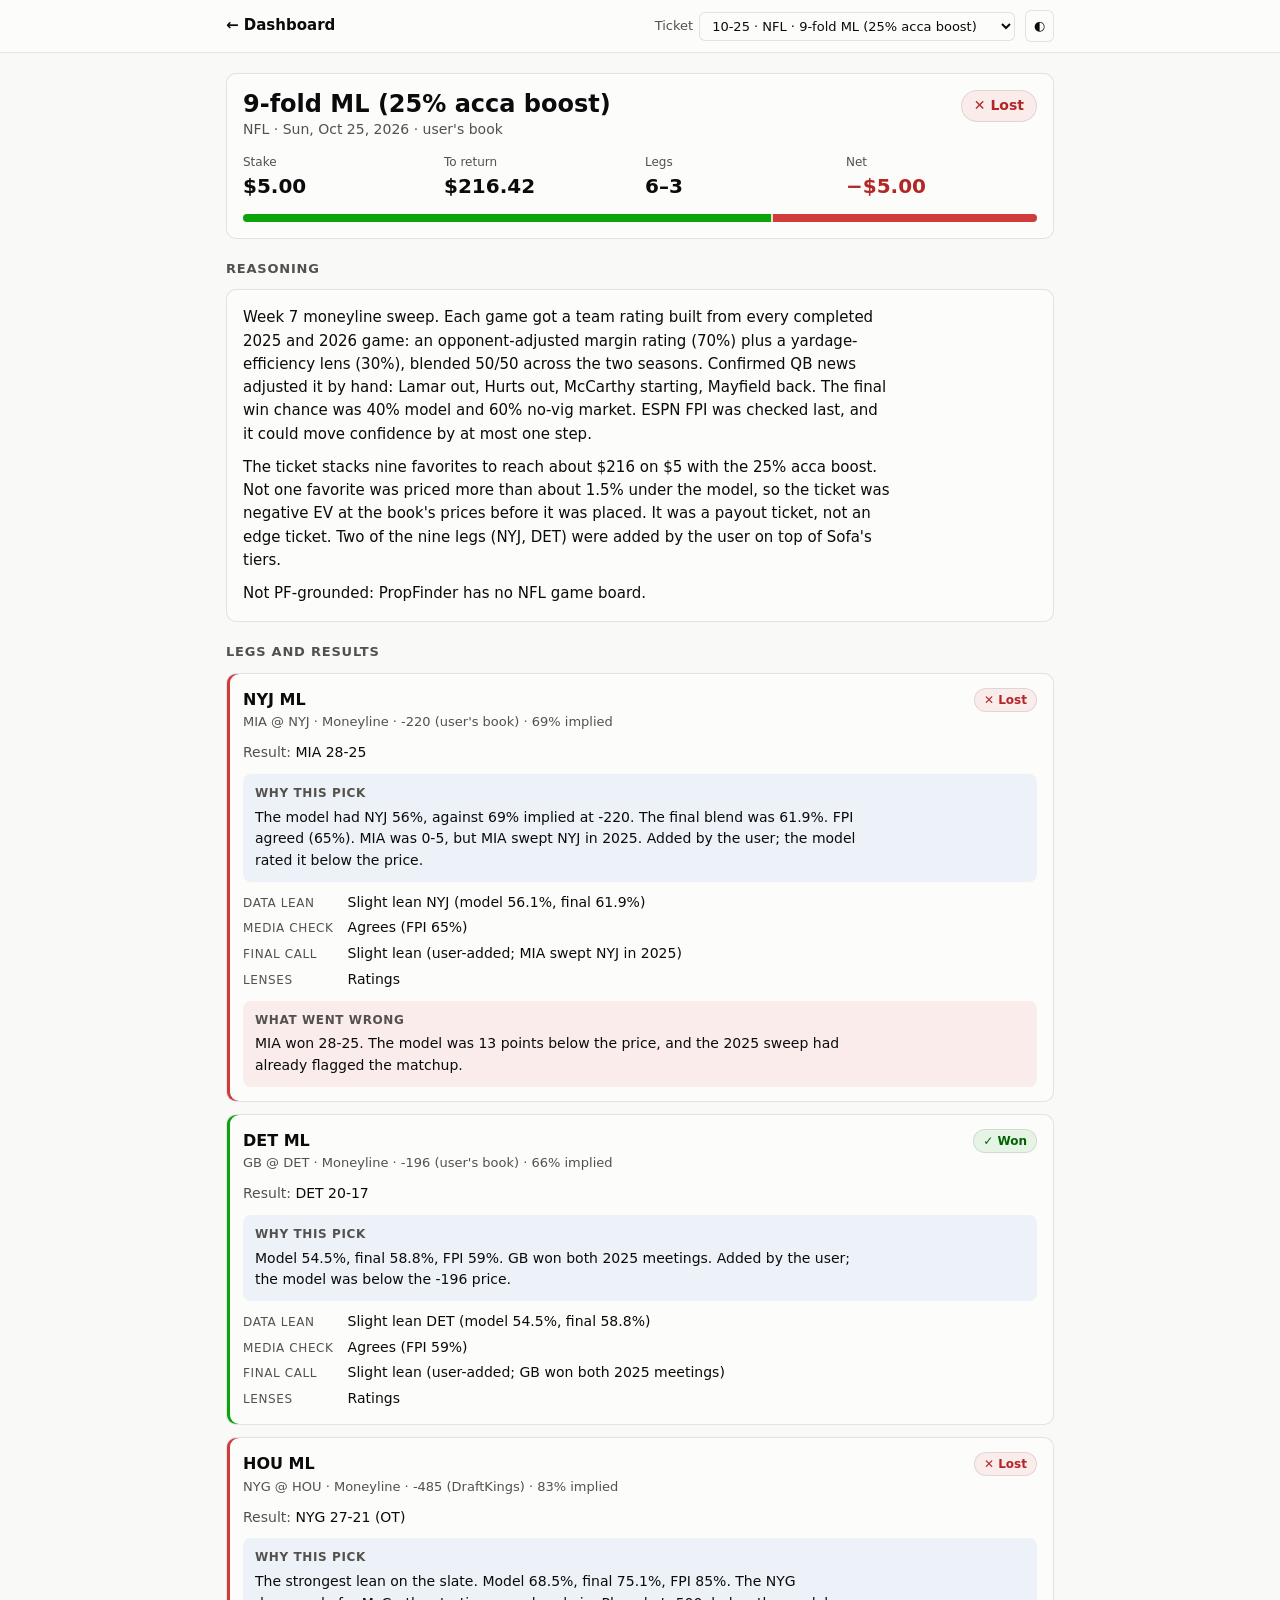
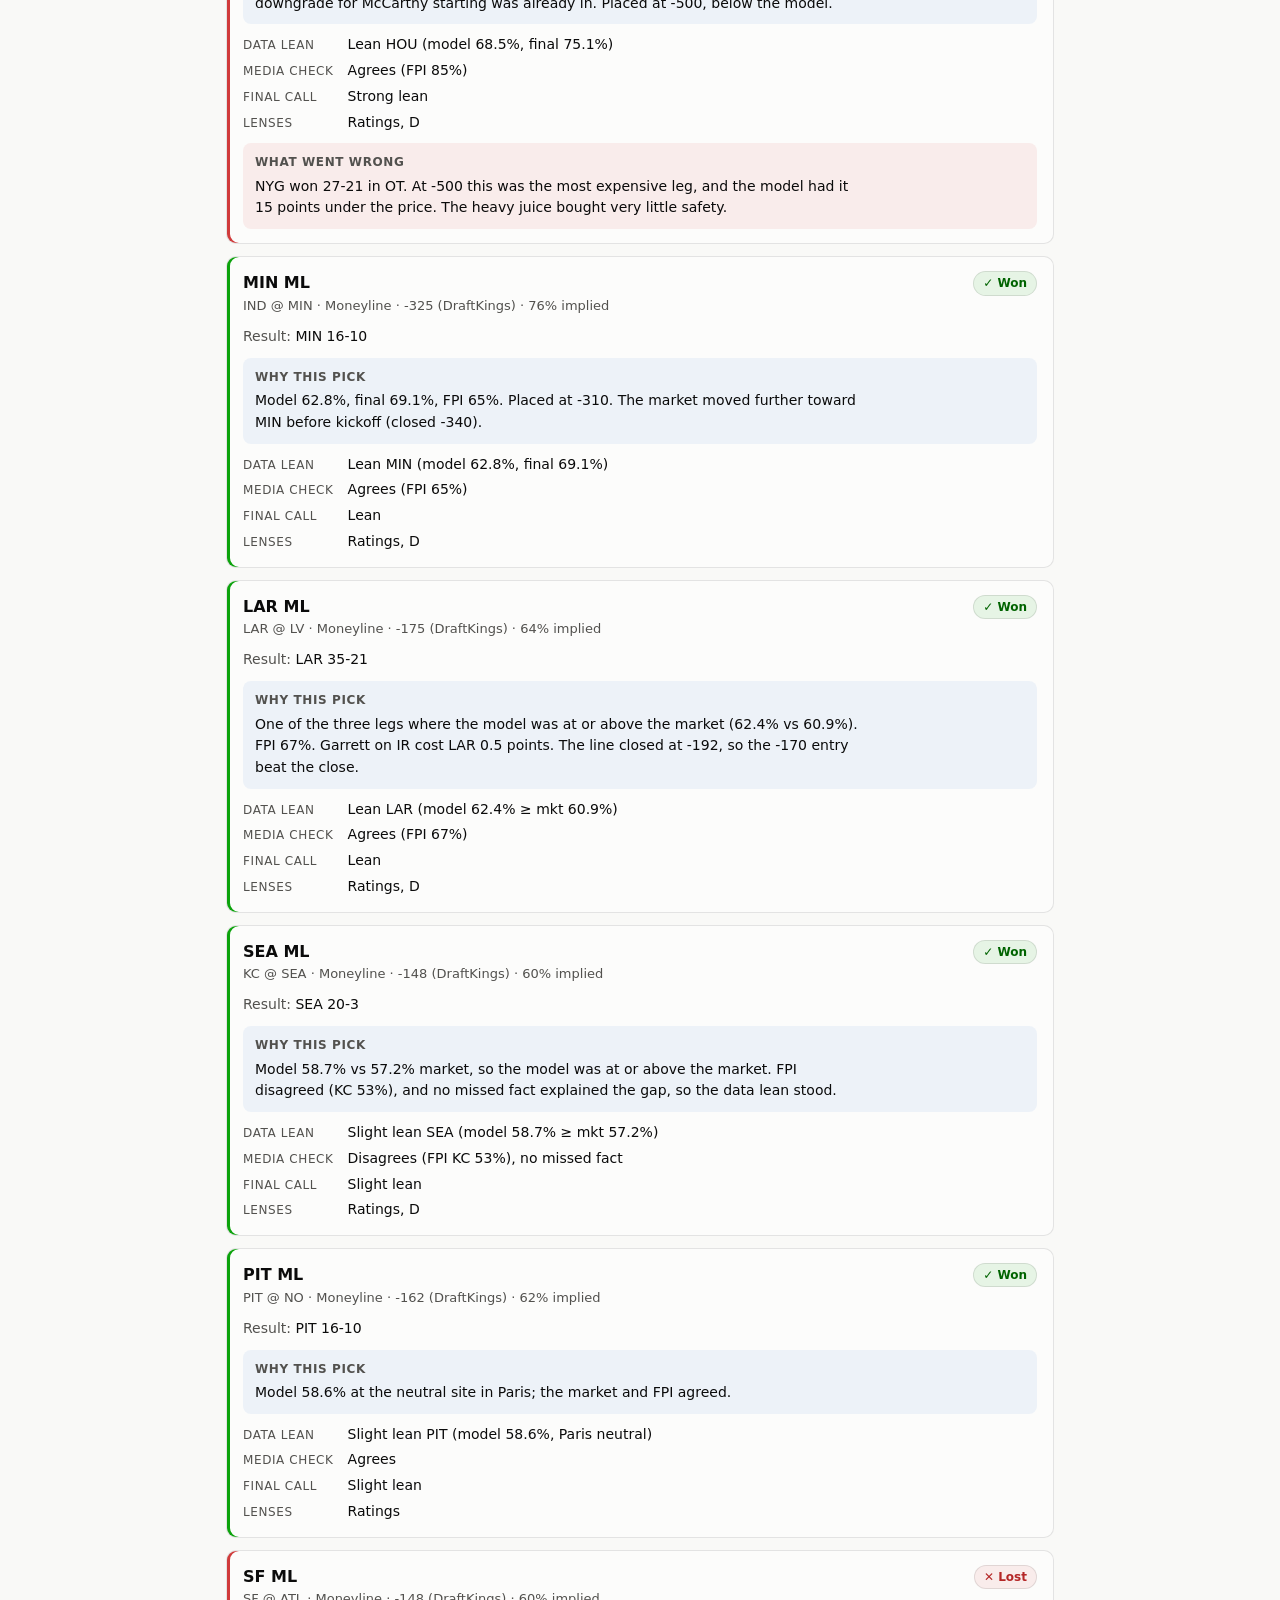
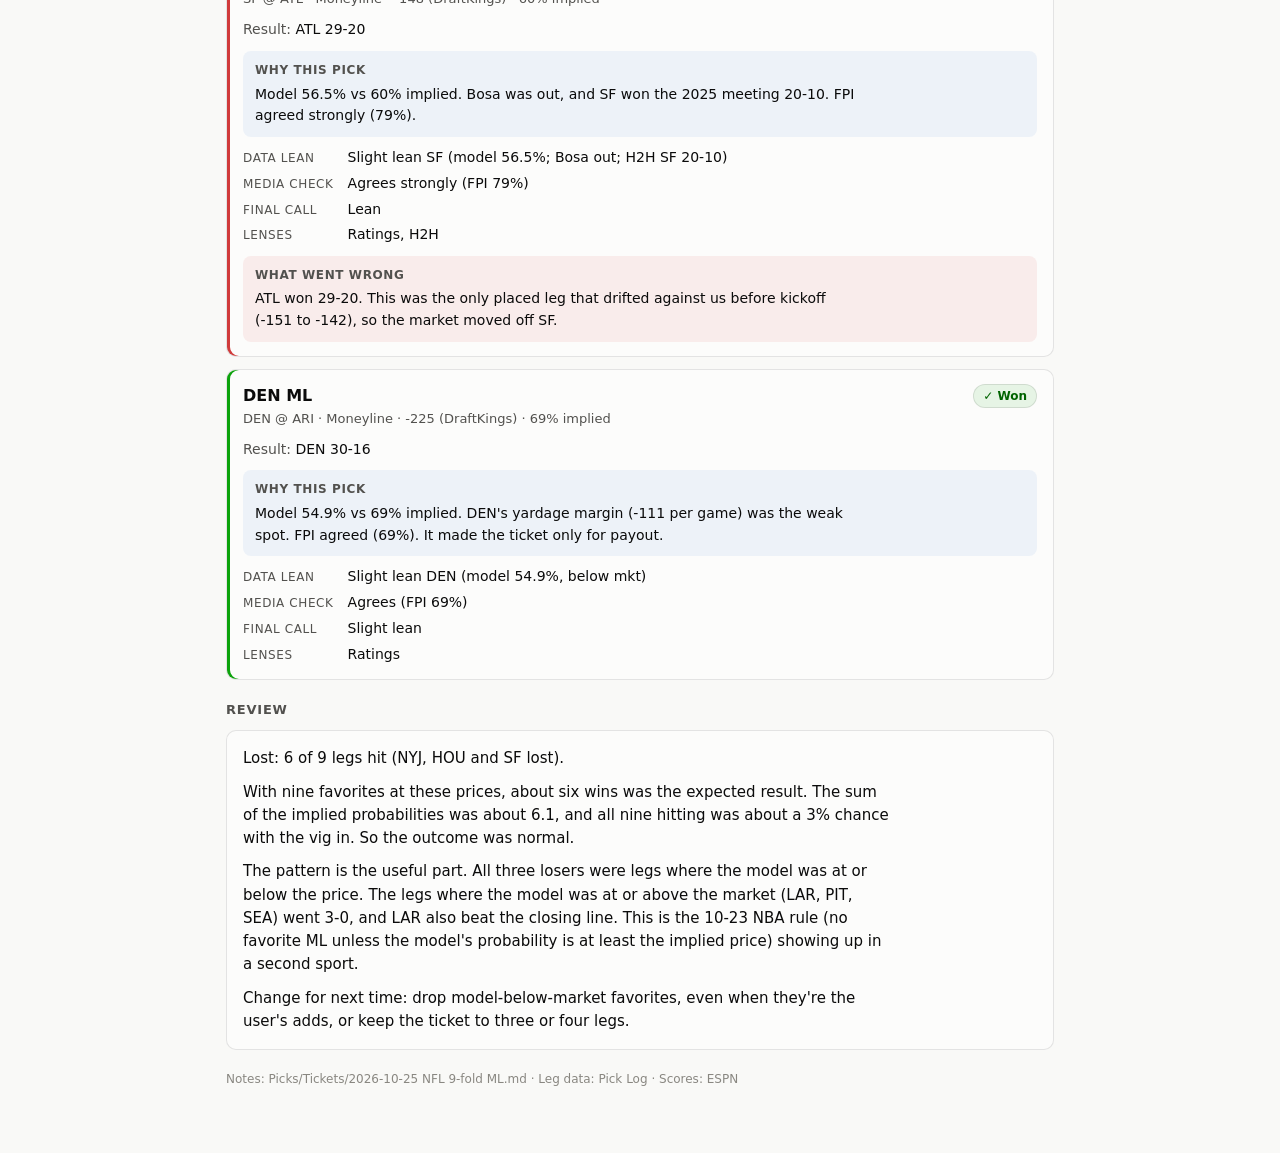
==== ticket.html @ 92ccb30d "Update page, picks" ====
<!doctype html>
<html lang="en">
<head>
<meta charset="utf-8">
<meta name="viewport" content="width=device-width, initial-scale=1">
<title>Ticket Breakdown</title>
<style>
/* Same tokens as the dashboard; one reading column with the scoreboard-style header on top. */
:root {
  color-scheme: light;
  --page: #f9f9f7; --surface: #fcfcfb; --ink: #0b0b0b; --ink-2: #52514e; --muted: #898781;
  --grid: #e1e0d9; --axis: #c3c2b7; --border: rgba(11,11,11,0.10);
  --series-1: #2a78d6; --series-2: #eb6834; --series-3: #1baf7a;
  --good: #0ca30c; --good-text: #006300; --critical: #d03b3b; --critical-text: #b42626; --warning: #fab219;
  --wash-good: rgba(12,163,12,0.09); --wash-bad: rgba(208,59,59,0.08); --wash-note: rgba(42,120,214,0.07);
}
@media (prefers-color-scheme: dark) {
  :root:not([data-theme="light"]) {
    color-scheme: dark;
    --page: #0d0d0d; --surface: #1a1a19; --ink: #f0efec; --ink-2: #c3c2b7; --muted: #898781;
    --grid: #2c2c2a; --axis: #383835; --border: rgba(255,255,255,0.10);
    --series-1: #3987e5; --series-2: #d95926; --series-3: #199e70;
    --good-text: #0ca30c; --critical-text: #e66767;
    --wash-good: rgba(12,163,12,0.14); --wash-bad: rgba(208,59,59,0.16); --wash-note: rgba(57,135,229,0.12);
  }
}
:root[data-theme="dark"] {
  color-scheme: dark;
  --page: #0d0d0d; --surface: #1a1a19; --ink: #f0efec; --ink-2: #c3c2b7; --muted: #898781;
  --grid: #2c2c2a; --axis: #383835; --border: rgba(255,255,255,0.10);
  --series-1: #3987e5; --series-2: #d95926; --series-3: #199e70;
  --good-text: #0ca30c; --critical-text: #e66767;
  --wash-good: rgba(12,163,12,0.14); --wash-bad: rgba(208,59,59,0.16); --wash-note: rgba(57,135,229,0.12);
}
* { box-sizing: border-box; }
body { margin: 0; background: var(--page); color: var(--ink); font: 15px/1.55 system-ui, -apple-system, "Segoe UI", sans-serif; }
header { position: sticky; top: 0; z-index: 2; background: var(--surface); border-bottom: 1px solid var(--border); }
.bar-in { max-width: 860px; margin: 0 auto; padding: 10px 16px; display: flex; gap: 10px; align-items: center; flex-wrap: wrap; }
.bar-in a { color: var(--ink); text-decoration: none; font-weight: 600; }
.bar-in a:hover { color: var(--series-1); }
.spacer { flex: 1; }
.bar-in label { display: flex; gap: 6px; align-items: center; min-width: 0; flex: 0 1 360px; }
.bar-in label select { min-width: 0; width: 100%; }
select, button { font: inherit; font-size: 13px; color: var(--ink); background: var(--surface); border: 1px solid var(--border); border-radius: 6px; padding: 5px 8px; max-width: 100%; }
button { cursor: pointer; }
main { max-width: 860px; margin: 0 auto; padding: 20px 16px 64px; display: grid; gap: 20px; }
h1 { font-size: 24px; line-height: 1.2; margin: 0; text-wrap: balance; }
h2 { font-size: 13px; text-transform: uppercase; letter-spacing: .06em; color: var(--ink-2); margin: 0 0 10px; }
.muted { color: var(--muted); }
.sec { color: var(--ink-2); }
.card { background: var(--surface); border: 1px solid var(--border); border-radius: 10px; padding: 16px; min-width: 0; }
.hero { display: grid; gap: 12px; }
.hero .meta { color: var(--ink-2); font-size: 14px; }
.stats { display: grid; gap: 10px; grid-template-columns: repeat(auto-fit, minmax(min(140px, 100%), 1fr)); }
.stat .k { font-size: 12px; color: var(--ink-2); }
.stat .v { font-size: 20px; font-weight: 650; font-variant-numeric: tabular-nums; }
.track { display: flex; gap: 2px; height: 8px; border-radius: 4px; overflow: hidden; background: var(--grid); }
.track span { display: block; height: 100%; }
.badge { display: inline-flex; align-items: center; gap: 4px; font-size: 12px; font-weight: 650; padding: 2px 9px; border-radius: 999px; border: 1px solid var(--border); white-space: nowrap; }
.badge.W { color: var(--good-text); background: var(--wash-good); } .badge.L { color: var(--critical-text); background: var(--wash-bad); }
.badge.P, .badge.V, .badge.open { color: var(--ink-2); }
.badge.big { font-size: 14px; padding: 4px 12px; }
.prose p { margin: 0 0 10px; max-width: 68ch; }
.prose p:last-child, .prose ul:last-child { margin-bottom: 0; }
.prose ul { margin: 0 0 10px; padding-left: 20px; max-width: 68ch; }
.prose li { margin: 3px 0; }
.legs { display: grid; gap: 12px; }
.leg { border: 1px solid var(--border); border-radius: 10px; background: var(--surface); padding: 14px 16px; display: grid; gap: 10px; min-width: 0; }
.leg.L { box-shadow: inset 3px 0 0 var(--critical); }
.leg.W { box-shadow: inset 3px 0 0 var(--good); }
.leg-top { display: flex; gap: 10px; align-items: flex-start; justify-content: space-between; }
.leg-name { font-weight: 650; font-size: 16px; }
.leg-sub { font-size: 13px; color: var(--ink-2); }
.result-line { font-size: 14px; font-variant-numeric: tabular-nums; }
dl.why { display: grid; grid-template-columns: max-content 1fr; gap: 4px 14px; margin: 0; font-size: 14px; }
dl.why dt { color: var(--ink-2); font-size: 12px; text-transform: uppercase; letter-spacing: .05em; padding-top: 2px; }
dl.why dd { margin: 0; min-width: 0; }
@media (max-width: 520px) { dl.why { grid-template-columns: 1fr; } dl.why dd { margin-bottom: 6px; } }
.note { background: var(--wash-note); border-radius: 8px; padding: 10px 12px; font-size: 14px; }
.note.bad { background: var(--wash-bad); }
.note .lab { display: block; font-size: 12px; font-weight: 650; text-transform: uppercase; letter-spacing: .05em; color: var(--ink-2); margin-bottom: 4px; }
.empty { color: var(--ink-2); font-size: 14px; }
.err { color: var(--critical-text); }
a:focus-visible, button:focus-visible, select:focus-visible { outline: 2px solid var(--series-1); outline-offset: 2px; }
</style>
</head>
<body>
<header>
  <div class="bar-in">
    <a href="./">← Dashboard</a>
    <span class="spacer"></span>
    <label class="sec" style="font-size:13px">Ticket <select id="pick" aria-label="Choose a ticket"></select></label>
    <button id="theme" title="Toggle light/dark" aria-label="Toggle light or dark theme">◐</button>
  </div>
</header>
<main id="main">
  <div class="card"><span class="muted" id="status">Loading ticket…</span></div>
</main>

<script src="engine.js"></script>
<script>
const $ = (id) => document.getElementById(id);
const esc = (s) => String(s ?? "").replace(/[&<>"]/g, (c) => ({ "&": "&amp;", "<": "&lt;", ">": "&gt;", '"': "&quot;" }[c]));
const money = (v) => "$" + (v ?? 0).toFixed(2);
const pct = (v) => (v == null ? "–" : Math.round(v * 100) + "%");
const MARKET = { ML: "Moneyline", spread: "Spread", total: "Total", prop: "Player prop", other: "Other" };
let FEED = null;

try { const t = localStorage.getItem("theme"); if (t) document.documentElement.dataset.theme = t; } catch (e) {}
$("theme").onclick = () => {
  const dark = document.documentElement.dataset.theme ? document.documentElement.dataset.theme === "dark" : matchMedia("(prefers-color-scheme: dark)").matches;
  document.documentElement.dataset.theme = dark ? "light" : "dark";
  try { localStorage.setItem("theme", document.documentElement.dataset.theme); } catch (e) {}
};

// Small, safe Markdown subset for the notes: paragraphs, "- " lists, **bold**, `code`, [[links]] as plain text.
function md(src) {
  if (!src) return "";
  const inline = (s) => esc(s).replace(/\[\[([^\]|]+)(?:\|([^\]]+))?\]\]/g, (_, a, b) => b || a)
    .replace(/\*\*(.+?)\*\*/g, "<b>$1</b>").replace(/`([^`]+)`/g, "<code>$1</code>");
  // Within a block, consecutive "- " lines become one list and other lines one paragraph.
  return src.trim().split(/\n\s*\n/).map((block) => {
    const groups = [];
    for (const l of block.split("\n")) {
      const item = /^\s*[-*] /.test(l), text = l.replace(/^\s*[-*] /, ""), last = groups[groups.length - 1];
      if (last && last.list === item) last.lines.push(text); else groups.push({ list: item, lines: [text] });
    }
    return groups.map((g) => g.list
      ? "<ul>" + g.lines.map((i) => "<li>" + inline(i) + "</li>").join("") + "</ul>"
      : "<p>" + inline(g.lines.join(" ")) + "</p>").join("");
  }).join("");
}

function legNote(section, leg) {
  const legs = section?.legs || {};
  const want = [`${leg.game}: ${leg.pick}`, leg.pick].map((s) => s.toLowerCase());
  for (const k of Object.keys(legs)) if (k.toLowerCase() === want[0]) return legs[k];
  for (const k of Object.keys(legs)) if (k.toLowerCase() === want[1]) return legs[k];
  return "";
}

function badge(result, status, live, big) {
  const c = big ? " big" : "";
  if (result === "W") return `<span class="badge W${c}">✓ Won</span>`;
  if (result === "L") return `<span class="badge L${c}">✕ Lost</span>`;
  if (result === "P") return `<span class="badge P${c}">= Push</span>`;
  if (result === "V") return `<span class="badge V${c}">∅ Void</span>`;
  if (status === "live") return `<span class="badge open${c}">● Live${live ? " · " + (live === "W" ? "winning" : live === "L" ? "losing" : "even") : ""}</span>`;
  if (status === "scheduled") return `<span class="badge open${c}">Upcoming</span>`;
  return `<span class="badge open${c}">Open</span>`;
}

function render() {
  const tickets = FEED.tickets;
  const slug = decodeURIComponent(location.hash.slice(1)) || tickets[0]?.slug;
  const sel = $("pick");
  sel.innerHTML = tickets.map((t) => `<option value="${esc(t.slug)}">${esc(t.date.slice(5))} · ${esc(t.sport)} · ${esc(t.name)}</option>`).join("");
  sel.value = slug;
  const t = tickets.find((x) => x.slug === slug);
  if (!t) { $("main").innerHTML = `<div class="card"><p class="err">That ticket isn't in Tickets.md anymore.</p><p><a href="./">Back to the dashboard</a></p></div>`; return; }
  document.title = `${t.name} · ${t.date}`;
  const n = t.legs.length || 1, notes = t.notes || {};
  const lostLegs = t.legs.filter((l) => l.result === "L");
  const showReview = t.status === "L" || lostLegs.length > 0;
  const status = t.status === "W" ? badge("W", "", "", true) : t.status === "L" ? badge("L", "", "", true)
    : badge("", t.legs.some((l) => l.status === "live") ? "live" : "scheduled", "", true);

  const hero = `<section class="card hero">
    <div style="display:flex;gap:12px;align-items:flex-start;justify-content:space-between;flex-wrap:wrap">
      <div><h1>${esc(t.name)}</h1><div class="meta">${esc(t.sport)} · ${esc(fmtDate(t.date))} · ${esc(t.book)}</div></div>${status}
    </div>
    <div class="stats">
      <div class="stat"><div class="k">Stake</div><div class="v">${money(t.stake)}</div></div>
      <div class="stat"><div class="k">${t.status === "W" ? "Paid" : "To return"}</div><div class="v">${money(t.returns)}</div></div>
      <div class="stat"><div class="k">Legs</div><div class="v">${t.won}–${t.lost}${t.pending ? ` <span class="muted" style="font-size:14px">${t.pending} open</span>` : ""}</div></div>
      <div class="stat"><div class="k">Net</div><div class="v" style="color:${t.status === "W" ? "var(--good-text)" : t.status === "L" ? "var(--critical-text)" : "var(--ink)"}">${t.status === "W" ? "+" + money(t.returns - t.stake) : t.status === "L" ? "−" + money(t.stake) : "pending"}</div></div>
    </div>
    <div class="track" role="img" aria-label="${t.won} legs won, ${t.lost} lost, ${t.pending} open">
      ${t.won ? `<span style="width:${(t.won / n) * 100}%;background:var(--good)"></span>` : ""}${t.lost ? `<span style="width:${(t.lost / n) * 100}%;background:var(--critical)"></span>` : ""}
    </div>
  </section>`;

  const reasoning = `<section>
    <h2>Reasoning</h2>
    <div class="card prose">${notes.reasoning?.summary ? md(notes.reasoning.summary) : `<p class="empty">No ticket-level reasoning written yet. Each leg below still shows the data behind it from the Pick Log.</p>`}</div>
  </section>`;

  const legs = `<section>
    <h2>Legs and results</h2>
    <div class="legs">${t.legs.map((l) => {
      const why = legNote(notes.reasoning, l), miss = l.result === "L" ? legNote(notes.review, l) : "";
      const resultLine = l.score || l.actual || l.note
        ? `${esc(l.score || l.actual)}${l.note && l.note !== l.actual && l.note !== l.score ? ` <span class="muted">· ${esc(l.note)}</span>` : ""}${l.status === "live" && l.detail ? ` <span class="muted">· ${esc(l.detail)}</span>` : ""}`
        : `<span class="muted">${l.status === "scheduled" ? "Not started" : "No result yet"}</span>`;
      const rows = [["Data lean", l.dataLean], ["Media check", l.media], ["Final call", l.final], ["Lenses", l.lenses]].filter(([, v]) => v);
      return `<article class="leg ${l.result || ""}">
        <div class="leg-top">
          <div><div class="leg-name">${esc(l.pick)} <span class="sec" style="font-weight:500">${esc(l.line && l.line !== "ML" ? l.line : "")}</span></div>
          <div class="leg-sub">${esc(l.game)} · ${esc(MARKET[l.market] || "")}${l.price ? " · " + esc(l.price) : ""}${l.implied != null ? " · " + pct(l.implied) + " implied" : ""}</div></div>
          ${badge(l.result, l.status, l.live)}
        </div>
        <div class="result-line"><span class="sec">Result:</span> ${resultLine}${l.source === "auto" ? ' <span class="muted">(graded automatically)</span>' : ""}</div>
        ${why ? `<div class="note prose"><span class="lab">Why this pick</span>${md(why)}</div>` : ""}
        ${rows.length ? `<dl class="why">${rows.map(([k, v]) => `<dt>${k}</dt><dd>${esc(v)}</dd>`).join("")}</dl>` : `<div class="empty">This leg isn't in the Pick Log, so there's no data lean to show.</div>`}
        ${miss ? `<div class="note bad prose"><span class="lab">What went wrong</span>${md(miss)}</div>` : ""}
      </article>`;
    }).join("")}</div>
  </section>`;

  let review = "";
  if (showReview) {
    const body = notes.review?.summary
      ? md(notes.review.summary)
      : `<p class="empty">Review not written yet. Sofa adds it to the ticket's notes after grading.</p>
         <ul>${lostLegs.map((l) => `<li><b>${esc(l.pick)}</b> (${esc(l.game)}): ${esc(l.score || l.actual || "")}${l.note ? " · " + esc(l.note) : ""}</li>`).join("")}</ul>`;
    review = `<section><h2>Review</h2><div class="card prose">${body}</div></section>`;
  }

  const src = notes.file ? `<p class="muted" style="font-size:12px;margin:0">Notes: Picks/Tickets/${esc(notes.file)}.md · Leg data: Pick Log · Scores: ESPN</p>` : "";
  $("main").innerHTML = hero + reasoning + legs + review + src;
}

function fmtDate(d) { return new Date(d + "T12:00:00").toLocaleDateString(undefined, { weekday: "short", month: "short", day: "numeric", year: "numeric" }); }

async function load() {
  try {
    FEED = (await loadFeed()).feed;
    const y = scrollY;
    render();
    scrollTo(0, y);
  } catch (e) {
    $("main").innerHTML = `<div class="card"><p class="err">Couldn't load the ticket (${esc(e.message)}). Retrying in a minute.</p></div>`;
  }
}
$("pick").onchange = (e) => { location.hash = encodeURIComponent(e.target.value); };
addEventListener("hashchange", () => { if (FEED) { render(); scrollTo(0, 0); } });
load();
setInterval(load, 60000);
</script>
</body>
</html>
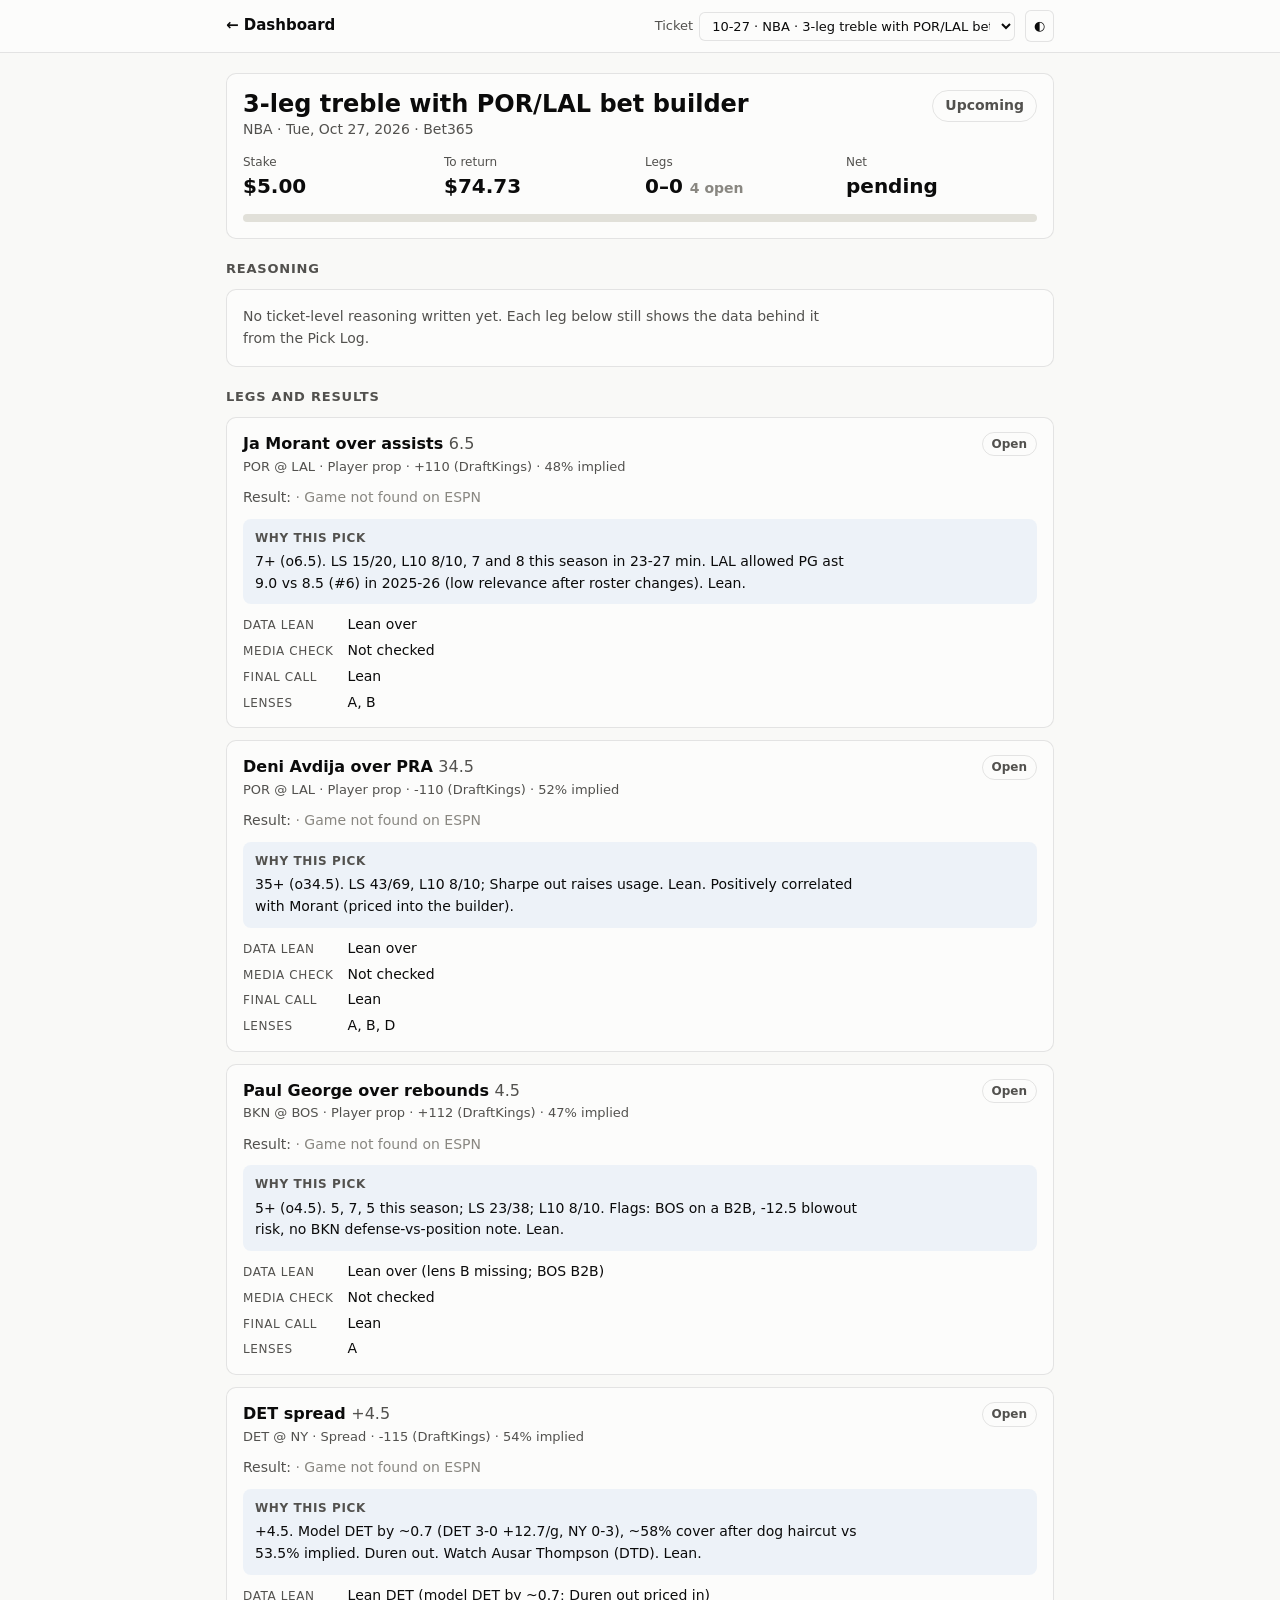
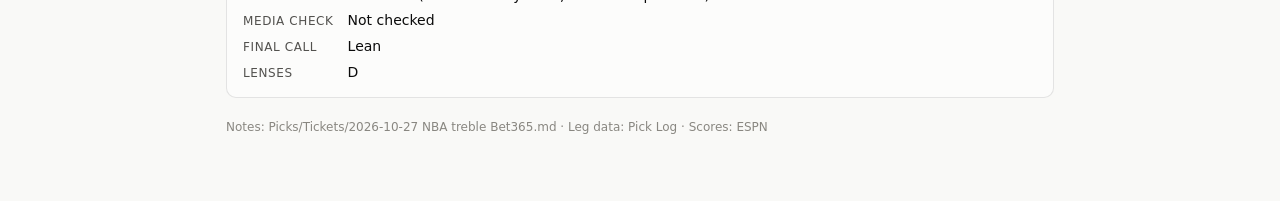
==== commit bc7ca5f6: "Update page" ====
--- a/ticket.html
+++ b/ticket.html
@@ -199,7 +199,7 @@
           <div class="leg-sub">${esc(l.game)} · ${esc(MARKET[l.market] || "")}${l.price ? " · " + esc(l.price) : ""}${l.implied != null ? " · " + pct(l.implied) + " implied" : ""}</div></div>
           ${badge(l.result, l.status, l.live)}
         </div>
-        <div class="result-line"><span class="sec">Result:</span> ${resultLine}${l.source === "auto" ? ' <span class="muted">(graded automatically)</span>' : ""}</div>
+        <div class="result-line"><span class="sec">Result:</span> ${resultLine}${l.source === "auto" ? ' <span class="muted">(graded automatically)</span>' : ""}${progressBar({ ...l, sport: t.sport })}</div>
         ${why ? `<div class="note prose"><span class="lab">Why this pick</span>${md(why)}</div>` : ""}
         ${rows.length ? `<dl class="why">${rows.map(([k, v]) => `<dt>${k}</dt><dd>${esc(v)}</dd>`).join("")}</dl>` : `<div class="empty">This leg isn't in the Pick Log, so there's no data lean to show.</div>`}
         ${miss ? `<div class="note bad prose"><span class="lab">What went wrong</span>${md(miss)}</div>` : ""}
